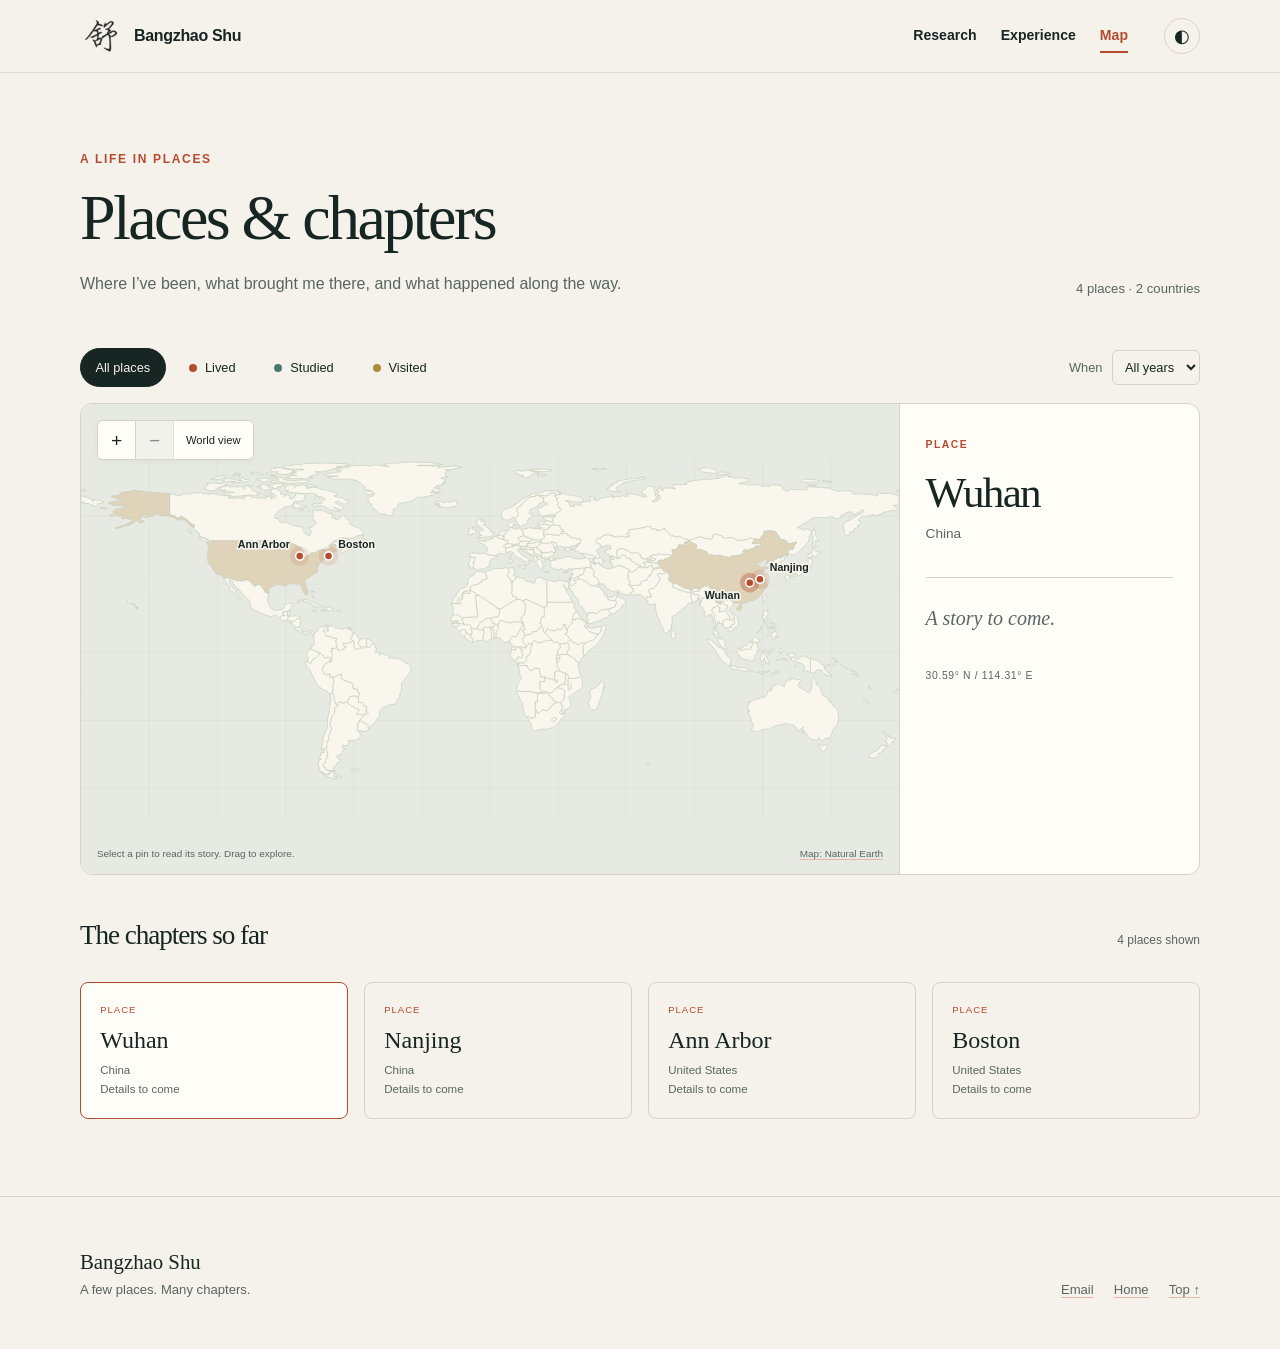
==== map/index.html @ 8a693821 "Add interactive map with four cities and editable place details" ====
<!doctype html>
<html lang="en">
  <head>
    <meta charset="utf-8">
    <meta name="viewport" content="width=device-width, initial-scale=1">
    <meta name="description" content="Places and chapters from Bangzhao Shu's life: an interactive map of study, travel, and the stories along the way.">
    <meta name="theme-color" content="#f5f2eb">
    <title>Map | Bangzhao Shu</title>
    <link rel="canonical" href="https://www.bangzhaoshu.com/map/">
    <link rel="icon" href="../assets/images/header-shu.png?v=20260905-3" type="image/png">
    <link rel="stylesheet" href="../assets/css/styles.css?v=20260923-1">
    <link rel="stylesheet" href="../assets/css/map.css?v=20261101-1">
    <script src="../assets/js/site.js?v=20260904-2" defer></script>
    <script src="../assets/data/world.js" defer></script>
    <script src="../assets/data/places.js" defer></script>
    <script src="../assets/js/map.js" defer></script>
  </head>
  <body>
    <a class="skip-link" href="#main">Skip to content</a>
    <header class="site-header">
      <div class="shell nav-wrap">
        <a class="wordmark" href="../" aria-label="Bangzhao Shu, home">
          <span class="wordmark-mark" aria-hidden="true"><img src="../assets/images/header-shu.png?v=20260905-2" alt="" width="512" height="512"></span>
          <span>Bangzhao Shu</span>
        </a>
        <nav class="nav-links page-nav" aria-label="Primary navigation">
          <a href="../#research">Research</a><a href="../#experience">Experience</a><a href="./" aria-current="page">Map</a>
        </nav>
        <button class="theme-toggle" type="button" aria-label="Switch color theme" title="Switch color theme"><span aria-hidden="true">◐</span></button>
      </div>
    </header>
    <main id="main" class="shell map-page">
      <header class="map-heading">
        <div><p class="eyebrow">A life in places</p><h1>Places &amp; chapters</h1><p>Where I’ve been, what brought me there, and what happened along the way.</p></div>
        <p class="map-summary" id="map-summary"></p>
      </header>
      <div class="map-toolbar">
        <div class="map-filters" role="group" aria-label="Filter places">
          <button type="button" data-filter="all" aria-pressed="true">All places</button>
          <button type="button" data-filter="lived" aria-pressed="false"><span class="legend-dot lived"></span>Lived</button>
          <button type="button" data-filter="study" aria-pressed="false"><span class="legend-dot study"></span>Studied</button>
          <button type="button" data-filter="visited" aria-pressed="false"><span class="legend-dot visited"></span>Visited</button>
        </div>
        <label class="year-filter">When <select id="map-year" aria-label="Filter places by year"><option value="all">All years</option></select></label>
      </div>
      <section class="map-explorer" aria-label="Explore places">
        <div class="map-canvas">
          <svg id="world-map" viewBox="0 0 1000 440" tabindex="0" role="group" aria-label="Interactive world map" aria-describedby="map-help">
            <g id="map-grid" aria-hidden="true"></g>
            <g id="map-land" aria-hidden="true"></g>
            <g id="map-pins" aria-label="Places"></g>
          </svg>
          <div class="map-controls" role="group" aria-label="Map zoom">
            <button type="button" id="zoom-in" aria-label="Zoom in">+</button>
            <button type="button" id="zoom-out" aria-label="Zoom out">−</button>
            <button type="button" id="zoom-reset">World view</button>
          </div>
          <p id="map-empty" class="map-empty" hidden>No places recorded for this selection.</p>
          <div class="map-caption"><span id="map-help">Select a pin to read its story. Drag to explore.</span><a href="https://www.naturalearthdata.com/about/terms-of-use/">Map: Natural Earth</a></div>
        </div>
        <aside class="place-detail" id="place-detail" aria-live="polite" aria-atomic="true"></aside>
      </section>
      <section class="journey-section" aria-labelledby="journey-title">
        <div class="journey-heading"><h2 id="journey-title">The chapters so far</h2><p id="place-count" role="status"></p></div>
        <div class="place-list" id="place-list"></div>
      </section>
      <noscript><p>Enable JavaScript to explore the interactive map. You can also read about my <a href="../#experience">education</a> and <a href="../#news">conference presentations</a> on the home page.</p></noscript>
    </main>
    <footer class="site-footer"><div class="shell footer-inner"><div><p class="footer-name">Bangzhao Shu</p><p>A few places. Many chapters.</p></div><div class="footer-links"><a href="mailto:shu.b@northeastern.edu">Email</a><a href="../">Home</a><a href="#main">Top ↑</a></div></div></footer>
  </body>
</html>
---- assets/css/styles.css ----
:root {
  color-scheme: light;
  --paper: #f5f2eb;
  --paper-deep: #ece6da;
  --ink: #172523;
  --muted: #596562;
  --line: #d7d2c7;
  --accent: #b54b2e;
  --accent-soft: #e6b7a6;
  --green: #264b45;
  --white: #fffdf8;
  --shadow: 0 18px 55px rgba(40, 49, 45, 0.12);
  --sans: Inter, ui-sans-serif, -apple-system, BlinkMacSystemFont, "Segoe UI", sans-serif;
  --serif: Iowan Old Style, Palatino Linotype, Book Antiqua, Georgia, serif;
}

[data-theme="dark"] {
  color-scheme: dark;
  --paper: #15201f;
  --paper-deep: #1e2b29;
  --ink: #f5f0e6;
  --muted: #b7c0bc;
  --line: #3b4946;
  --accent: #ef8e6f;
  --accent-soft: #814b3b;
  --green: #0c1413;
  --white: #202d2b;
  --shadow: 0 18px 55px rgba(0, 0, 0, 0.25);
}

* {
  box-sizing: border-box;
}

html {
  scroll-behavior: auto;
}

body {
  margin: 0;
  background: var(--paper);
  color: var(--ink);
  font-family: var(--sans);
  font-size: 16px;
  line-height: 1.65;
  text-rendering: optimizeLegibility;
}

img {
  display: block;
  max-width: 100%;
}

a {
  color: inherit;
  text-decoration-color: var(--accent-soft);
  text-decoration-thickness: 1px;
  text-underline-offset: 0.2em;
}

a:hover {
  color: var(--accent);
}

.skip-link {
  position: fixed;
  top: -5rem;
  left: 1rem;
  z-index: 100;
  padding: 0.65rem 1rem;
  background: var(--ink);
  color: var(--paper);
}

.skip-link:focus {
  top: 1rem;
}

.shell {
  width: min(1120px, calc(100% - 48px));
  margin-inline: auto;
}

.site-header {
  position: sticky;
  top: 0;
  z-index: 50;
  border-bottom: 1px solid color-mix(in srgb, var(--line) 72%, transparent);
  background: color-mix(in srgb, var(--paper) 88%, transparent);
  backdrop-filter: blur(16px);
}

.nav-wrap {
  min-height: 72px;
  display: flex;
  align-items: center;
  gap: 2rem;
}

.wordmark {
  display: inline-flex;
  align-items: center;
  gap: 0.75rem;
  margin-right: auto;
  font-weight: 700;
  letter-spacing: -0.02em;
  text-decoration: none;
}

.wordmark-mark {
  width: 42px;
  height: 42px;
  display: grid;
  place-items: center;
  background: transparent;
}

.wordmark-mark img {
  width: 100%;
  height: 100%;
  object-fit: contain;
}

[data-theme="dark"] .wordmark-mark img {
  filter: invert(1);
}

.nav-links {
  display: flex;
  gap: 1.5rem;
  font-size: 1rem;
  font-weight: 650;
}

.content-nav-wrap {
  position: sticky;
  top: 72px;
  z-index: 40;
  border-top: 1px solid var(--line);
  border-bottom: 1px solid var(--line);
  background: color-mix(in srgb, var(--paper) 94%, transparent);
  backdrop-filter: blur(16px);
}

.content-nav {
  min-height: 58px;
  align-items: center;
  justify-content: center;
  gap: clamp(1.5rem, 5vw, 4rem);
}

.nav-links a {
  position: relative;
  text-decoration: none;
}

.nav-links a::after {
  content: "";
  position: absolute;
  right: 0;
  bottom: -0.35rem;
  left: 0;
  height: 2px;
  background: var(--accent);
  transform: scaleX(0);
  transition: transform 160ms ease;
}

.nav-links a:hover::after,
.nav-links a:focus-visible::after,
.nav-links a[aria-current="page"]::after {
  transform: scaleX(1);
}

.nav-links a[aria-current="page"] {
  color: var(--accent);
}

.view[hidden] {
  display: none;
}

.view {
  min-height: 0;
  animation: view-in 180ms ease-out;
}

@keyframes view-in {
  from {
    opacity: 0;
    transform: translateY(5px);
  }
  to {
    opacity: 1;
    transform: translateY(0);
  }
}

.theme-toggle {
  width: 36px;
  height: 36px;
  border: 1px solid var(--line);
  border-radius: 50%;
  background: transparent;
  color: var(--ink);
  cursor: pointer;
  font-size: 1.1rem;
}

.theme-toggle:hover,
.theme-toggle:focus-visible {
  border-color: var(--accent);
  color: var(--accent);
}

.hero {
  display: grid;
  grid-template-columns: minmax(0, 1fr) 190px;
  align-items: center;
  gap: clamp(2rem, 5vw, 4rem);
  padding-block: clamp(2.4rem, 4.5vw, 4rem);
}

.eyebrow {
  margin: 0 0 1rem;
  color: var(--accent);
  font-size: 0.75rem;
  font-weight: 800;
  letter-spacing: 0.14em;
  text-transform: uppercase;
}

h1,
h2,
h3,
h4,
p {
  overflow-wrap: anywhere;
}

h1,
h2 {
  margin: 0;
  font-family: var(--serif);
  font-weight: 500;
  line-height: 1.05;
  letter-spacing: -0.04em;
}

h1 {
  max-width: 680px;
  font-size: clamp(2rem, 3.2vw, 3rem);
  line-height: 1.13;
}

h1 span {
  color: var(--muted);
  font-size: 0.7em;
  white-space: nowrap;
}

h2 {
  max-width: 790px;
  font-size: clamp(2.25rem, 4.2vw, 4rem);
}

.hero-intro {
  max-width: 780px;
  margin: 1rem 0 0;
  font-size: clamp(1rem, 1.45vw, 1.12rem);
}

.hero-role {
  margin: 0.6rem 0 0;
  color: var(--accent);
  font-size: 0.82rem;
  font-weight: 750;
  letter-spacing: 0.06em;
  text-transform: uppercase;
}

.hero-detail {
  max-width: 720px;
  margin: 0.7rem 0 0;
  color: var(--ink);
  font-size: clamp(1rem, 1.45vw, 1.12rem);
}

.profile-links {
  display: flex;
  flex-wrap: wrap;
  gap: 0.5rem;
  margin-top: 1.25rem;
}

.profile-links a,
.paper-links a {
  display: inline-flex;
  align-items: center;
  gap: 0.45rem;
  border: 1px solid var(--line);
  border-radius: 999px;
  padding: 0.35rem 0.7rem;
  font-size: 0.76rem;
  font-weight: 700;
  text-decoration: none;
  transition: border-color 160ms ease, background 160ms ease, color 160ms ease;
}

.profile-icon {
  min-width: 1.35rem;
  height: 1.35rem;
  display: inline-grid;
  place-items: center;
  border-radius: 50%;
  background: var(--ink);
  color: var(--paper);
  font-size: 0.55rem;
  font-weight: 800;
  letter-spacing: -0.02em;
}

.profile-icon-emoji {
  background: transparent;
  font-size: 1rem;
}

.profile-brand-icon {
  width: 1.25rem;
  height: 1.25rem;
  object-fit: contain;
}

.link-note {
  color: var(--muted);
  font-size: 0.7rem;
  font-weight: 500;
}

.profile-links a:hover .profile-icon,
.profile-links a:focus-visible .profile-icon {
  background: #fff8ef;
  color: var(--accent);
}

.profile-links a:hover .link-note,
.profile-links a:focus-visible .link-note {
  color: #fff8ef;
}

.profile-links a:hover,
.paper-links a:hover {
  border-color: var(--accent);
  background: var(--accent);
  color: #fff8ef;
}

.portrait-wrap {
  width: 190px;
  margin: 0;
  justify-self: end;
}

.portrait-frame {
  position: relative;
  overflow: hidden;
  aspect-ratio: 1;
  border-radius: 50%;
  background: var(--paper-deep);
  box-shadow: var(--shadow);
}

.portrait-frame::after {
  content: "";
  position: absolute;
  inset: 0;
  border: 1px solid rgba(255, 255, 255, 0.35);
  border-radius: inherit;
  pointer-events: none;
}

.portrait-frame img {
  width: 100%;
  height: 100%;
  object-fit: cover;
  object-position: 50% 22%;
}

.portrait-wrap figcaption {
  display: flex;
  flex-direction: column;
  gap: 0.2rem;
  padding-top: 1rem;
  color: var(--muted);
  font-size: 0.8rem;
  text-align: center;
}

.section {
  padding-block: clamp(2.25rem, 4vw, 3.75rem);
  scroll-margin-top: 138px;
}

.section-tint {
  background: var(--paper-deep);
}

.section-heading {
  display: grid;
  grid-template-columns: 64px 1fr;
  gap: 1.25rem;
  margin-bottom: clamp(1.5rem, 3vw, 2.4rem);
}

.section-heading-no-number {
  grid-template-columns: 1fr;
}

.section-heading h2 {
  max-width: 760px;
  font-size: clamp(1.6rem, 2.5vw, 2.2rem);
  line-height: 1.16;
}

.section-number {
  margin: 0.2rem 0 0;
  color: var(--muted);
  font-family: var(--serif);
  font-style: italic;
}

.section-note {
  margin: 1rem 0 0;
  color: var(--muted);
  font-size: 0.85rem;
}

.section-note-compact {
  margin: 0 0 0.7rem;
}

.research-grid {
  display: grid;
  grid-template-columns: repeat(3, 1fr);
  border-top: 1px solid var(--line);
}

.research-card {
  min-height: 210px;
  padding: 1.35rem;
  border-right: 1px solid var(--line);
}

.research-card:first-child {
  border-left: 1px solid var(--line);
}

.card-index {
  margin: 0 0 1rem;
  color: var(--accent);
  font-size: 0.75rem;
  font-weight: 800;
}

.research-card h3 {
  margin: 0 0 1.1rem;
  font-family: var(--serif);
  font-size: 1.35rem;
  font-weight: 500;
  line-height: 1.15;
}

.research-card p:last-child {
  margin: 0;
  color: var(--muted);
  font-size: 0.9rem;
  line-height: 1.55;
}

.publication-list {
  border-top: 1px solid var(--line);
}

.publication {
  display: grid;
  grid-template-columns: 165px minmax(0, 1fr);
  gap: clamp(1.5rem, 4vw, 3rem);
  padding-block: 1.2rem;
  border-bottom: 1px solid var(--line);
}

.venue {
  display: flex;
  align-items: flex-start;
  gap: 0.6rem;
  margin: 0 0 0.65rem;
  color: var(--accent);
  font-size: 0.75rem;
  font-weight: 800;
  letter-spacing: 0.1em;
  text-transform: uppercase;
}

.venue-note {
  border: 1px solid var(--accent-soft);
  border-radius: 999px;
  padding: 0.08rem 0.45rem;
  font-size: 0.63rem;
}

.publication h3 {
  max-width: 780px;
  margin: 0;
  font-family: var(--serif);
  font-size: clamp(1.18rem, 1.7vw, 1.55rem);
  font-weight: 500;
  line-height: 1.18;
}

.publication h3 a {
  text-decoration: none;
}

.authors {
  max-width: 830px;
  margin: 0.55rem 0 0;
  color: var(--muted);
  font-size: 0.87rem;
  line-height: 1.55;
}

.authors strong {
  color: var(--ink);
}

.paper-links {
  display: flex;
  flex-wrap: wrap;
  gap: 0.5rem;
  margin-top: 0.75rem;
}

.experience-section {
  background: var(--paper);
  color: var(--ink);
}

.experience-grid {
  display: grid;
  grid-template-columns: 1.25fr 0.75fr;
  gap: clamp(4rem, 9vw, 8rem);
}

.subheading {
  margin: 0 0 1.75rem;
  color: var(--accent);
  font-size: 0.75rem;
  letter-spacing: 0.13em;
  text-transform: uppercase;
}

.timeline,
.news-list {
  margin: 0;
  padding: 0;
  list-style: none;
}

.timeline li {
  position: relative;
  padding: 0 0 2.2rem 1.65rem;
  border-left: 1px solid var(--line);
}

.timeline li::before {
  content: "";
  position: absolute;
  top: 0.52rem;
  left: -4px;
  width: 7px;
  height: 7px;
  border-radius: 50%;
  background: var(--accent);
}

.timeline-date {
  margin: 0;
  color: var(--accent);
  font-size: 0.72rem;
  font-weight: 800;
  letter-spacing: 0.08em;
  text-transform: uppercase;
}

.timeline h4,
.teaching-card h4 {
  margin: 0.25rem 0 0;
  font-family: var(--serif);
  font-size: 1.5rem;
  font-weight: 500;
}

.timeline p:last-child,
.teaching-card p:last-child {
  margin: 0.15rem 0 0;
  color: var(--muted);
}

.teaching-card {
  padding: 1.6rem;
  border: 1px solid var(--line);
  border-radius: 8px;
}

.prior-work {
  margin-top: 3.5rem;
}

.prior-work p {
  color: var(--muted);
}

.prior-work a {
  color: var(--ink);
}

.news-list {
  border-top: 1px solid var(--line);
}

.news-list li {
  display: grid;
  grid-template-columns: 135px 1fr;
  gap: 2rem;
  padding-block: 1.35rem;
  border-bottom: 1px solid var(--line);
}

.news-list time {
  color: var(--accent);
  font-size: 0.75rem;
  font-weight: 800;
  letter-spacing: 0.08em;
  text-transform: uppercase;
}

.news-list p {
  margin: 0;
}

.site-footer {
  padding-block: 3rem;
  border-top: 1px solid var(--line);
  background: var(--paper);
}

.footer-inner {
  display: flex;
  align-items: flex-end;
  justify-content: space-between;
  gap: 2rem;
  color: var(--muted);
  font-size: 0.82rem;
}

.footer-inner p {
  margin: 0;
}

.footer-name {
  color: var(--ink);
  font-family: var(--serif);
  font-size: 1.3rem;
}

.footer-links {
  display: flex;
  flex-wrap: wrap;
  gap: 1.25rem;
}

@media (max-width: 850px) {
  .nav-wrap {
    flex-wrap: wrap;
    padding-block: 0.7rem;
  }

  .content-nav {
    min-height: 52px;
    gap: 0.75rem 1.5rem;
    font-size: 0.9rem;
  }

  .hero {
    min-height: auto;
    grid-template-columns: 1fr;
    gap: 1.5rem;
    padding-block: 2.25rem;
  }

  .hero-copy {
    order: 1;
  }

  .portrait-wrap {
    order: 2;
    width: min(170px, 48vw);
    justify-self: center;
  }

  .research-grid {
    grid-template-columns: 1fr;
  }

  .research-card,
  .research-card:first-child {
    min-height: 0;
    border-right: 1px solid var(--line);
    border-bottom: 1px solid var(--line);
    border-left: 1px solid var(--line);
  }

  .card-index {
    margin-bottom: 0.75rem;
  }

  .publication {
    grid-template-columns: 150px minmax(0, 1fr);
    gap: 1.5rem;
  }

  .experience-grid {
    grid-template-columns: 1fr;
    gap: 2.5rem;
  }
}

@media (max-width: 590px) {
  .shell {
    width: min(100% - 30px, 1120px);
  }

  .site-header .shell {
    width: min(100% - 24px, 1120px);
  }

  .wordmark-mark {
    width: 34px;
    height: 34px;
  }

  .section-heading {
    grid-template-columns: 38px 1fr;
  }

  .section-heading-no-number {
    grid-template-columns: 1fr;
  }

  .content-nav-wrap {
    top: 58px;
  }

  .content-nav {
    width: 100%;
    min-height: 50px;
    justify-content: flex-start;
    flex-wrap: nowrap;
    gap: 1.35rem;
    padding-inline: 15px;
    overflow-x: auto;
    scrollbar-width: none;
    white-space: nowrap;
  }

  .content-nav::-webkit-scrollbar {
    display: none;
  }

  .publication {
    grid-template-columns: 1fr;
    gap: 0.45rem;
  }

  .publication .venue {
    margin-bottom: 0;
  }
  .news-list li {
    grid-template-columns: 1fr;
    gap: 0.35rem;
  }

  .footer-inner {
    align-items: flex-start;
    flex-direction: column;
  }
}

@media (prefers-reduced-motion: reduce) {
  html {
    scroll-behavior: auto;
  }

  *,
  *::before,
  *::after {
    transition-duration: 0.01ms !important;
  }

  .view {
    animation: none;
  }
}
  font-size: 0.9rem;
  line-height: 1.55;
---- assets/css/map.css ----
/* Page navigation is self-contained for the existing live website. */
.page-nav { margin-right:.25rem; font-size:.88rem; }
@media(max-width:590px) { .page-nav { order:3; width:100%; gap:1.25rem; } }
.map-page { padding-block: clamp(2.5rem, 6vw, 5rem); }
.map-heading { display:flex; align-items:flex-end; justify-content:space-between; gap:2rem; margin-bottom:2.2rem; }
.map-heading h1 { font-size:clamp(2.7rem,5vw,4.6rem); }
.map-heading .eyebrow { margin-bottom:.8rem; }
.map-heading p:not(.eyebrow) { color:var(--muted); max-width:550px; }
.map-summary { flex-shrink:0; font-size:.82rem; text-align:right; }
.map-toolbar,.map-filters { display:flex; flex-wrap:wrap; align-items:center; gap:.5rem; }
.map-toolbar { justify-content:space-between; gap:1rem; margin-bottom:1rem; }
.map-page button,.map-page select { font:inherit; color:var(--ink); }
.map-filters button { display:inline-flex; align-items:center; gap:.5rem; border:1px solid transparent; border-radius:999px; padding:.5rem .9rem; background:transparent; font-size:.8rem; cursor:pointer; }
.map-filters button[aria-pressed="true"] { border-color:var(--ink); background:var(--ink); color:var(--paper); }
.legend-dot { display:inline-block; width:8px; height:8px; border-radius:50%; background:var(--accent); }
.legend-dot.lived { background:#b54b2e; }.legend-dot.study { background:#487a70; }.legend-dot.visited { background:#b3893c; }
.year-filter { display:flex; align-items:center; gap:.6rem; color:var(--muted); font-size:.8rem; }
.year-filter select { border:1px solid var(--line); border-radius:6px; background:var(--paper); padding:.5rem; }
.map-explorer { display:grid; grid-template-columns:minmax(0,1fr) 300px; border:1px solid var(--line); border-radius:12px; overflow:hidden; background:var(--white); }
.map-canvas { position:relative; min-width:0; background:#e7eae2; display:flex; align-items:center; min-height:440px; overflow:hidden; }
[data-theme="dark"] .map-canvas { background:#1b302f; }
#world-map { display:block; width:100%; height:100%; min-height:440px; position:absolute; inset:0; touch-action:none; cursor:grab; }
#world-map:active { cursor:grabbing; }
#map-land path { fill:#f8f6ed; stroke:#c7cebf; stroke-width:.7; vector-effect:non-scaling-stroke; }
#map-land path.recorded { fill:#dfd3b9; }
[data-theme="dark"] #map-land path { fill:#344844; stroke:#536560; }
[data-theme="dark"] #map-land path.recorded { fill:#625947; }
#map-grid path { fill:none; stroke:#a6b6a5; stroke-width:.5; opacity:.25; vector-effect:non-scaling-stroke; }
.map-pin { cursor:pointer; outline:none; }
.map-pin .pin-halo { fill:var(--accent); opacity:.12; }
.map-pin .pin-dot { fill:var(--accent); stroke:var(--white); stroke-width:2; }
.map-pin[data-type="study"] .pin-dot { fill:#487a70; }.map-pin[data-type="visited"] .pin-dot { fill:#b3893c; }
.map-pin[aria-pressed="true"] .pin-halo,.map-pin:focus-visible .pin-halo,.map-pin:hover .pin-halo { opacity:.35; }
.map-pin:focus-visible .pin-halo { stroke:var(--ink); stroke-width:2; }
.map-pin text { font:600 13px var(--sans); fill:var(--ink); paint-order:stroke; stroke:var(--paper); stroke-width:4px; stroke-linejoin:round; pointer-events:none; }
.map-controls { position:absolute; left:16px; top:16px; display:flex; box-shadow:0 2px 6px #0000000a; border:1px solid var(--line); border-radius:6px; overflow:hidden; }
.map-controls button { min-width:38px; height:38px; border:0; border-right:1px solid var(--line); background:var(--white); cursor:pointer; font-size:1.2rem; }
.map-controls button:last-child { border:0; font-size:.7rem; padding-inline:12px; }
.map-controls button:disabled { opacity:.45; cursor:default; }
.map-caption { position:absolute; bottom:12px; left:16px; right:16px; display:flex; flex-wrap:wrap; justify-content:space-between; gap:.5rem; font-size:.62rem; color:var(--muted); pointer-events:none; }
.map-caption a { pointer-events:auto; }
.map-empty { position:absolute; left:10%; right:10%; top:40%; padding:1rem; background:var(--white); border:1px solid var(--line); text-align:center; border-radius:6px; font-size:.85rem; }
.map-empty[hidden] { display:none; }
.place-detail { padding:2rem 1.6rem; border-left:1px solid var(--line); min-height:440px; }
.place-detail .eyebrow { font-size:.65rem; margin-bottom:1rem; }
.place-detail h2 { font-size:2.7rem; }
.place-country { color:var(--muted); margin:.5rem 0 1.6rem; font-size:.85rem; }
.place-dates { border-top:1px solid var(--line); padding-top:1.3rem; color:var(--accent); font-size:.78rem; font-weight:650; }
.place-detail h3 { font-family:var(--serif); font-weight:500; font-size:1.4rem; line-height:1.2; }
.place-story { color:var(--muted); font-size:.88rem; white-space:pre-line; }
.place-placeholder { margin-top:2rem; padding-top:1.5rem; border-top:1px solid var(--line); color:var(--muted); font-family:var(--serif); font-size:1.25rem; font-style:italic; }
.place-coordinate { display:block; font-size:.65rem; letter-spacing:.06em; margin-top:2rem; color:var(--muted); }
.journey-section { margin-top:2.7rem; }
.journey-heading { display:flex; justify-content:space-between; gap:1rem; align-items:baseline; margin-bottom:1.2rem; }
.journey-heading h2 { font-size:1.7rem; }
.journey-heading p { color:var(--muted); font-size:.75rem; }
.place-list { display:grid; grid-template-columns:repeat(4,minmax(0,1fr)); gap:1rem; }
.place-card { text-align:left; display:block; border:1px solid var(--line); border-radius:8px; padding:1.2rem; background:transparent; cursor:pointer; }
.place-card[aria-pressed="true"] { border-color:var(--accent); background:var(--white); }
.place-card:hover { border-color:var(--accent); }
.place-card strong { display:block; font:500 1.5rem var(--serif); margin:.6rem 0 .4rem; }
.place-card span { display:block; color:var(--muted); font-size:.72rem; }
.place-card .place-card-type { color:var(--accent); text-transform:uppercase; letter-spacing:.1em; font-size:.6rem; }
.map-page :focus-visible { outline:2px solid var(--accent); outline-offset:4px; }
@media(min-width:851px) { .map-canvas { min-height:470px; } }
@media(max-width:850px) { .map-explorer { grid-template-columns:1fr; }.map-canvas { min-height:390px; }#world-map { min-height:390px; }.place-detail { border-left:0; border-top:1px solid var(--line); min-height:0; padding:1.6rem; }.place-placeholder { margin-top:1rem; }.place-coordinate { margin-top:1rem; }.place-list { grid-template-columns:repeat(2,minmax(0,1fr)); } }
@media(max-width:590px) { .map-heading { display:block; }.map-summary { text-align:left; }.map-toolbar { align-items:flex-start; }.map-filters { gap:.2rem; }.map-filters button { padding:.5rem .7rem; }.map-canvas,#world-map { min-height:310px; }.map-caption { font-size:.58rem; }.map-caption span { max-width:185px; }.place-list { gap:.6rem; }.place-card { padding:1rem; }.journey-heading { display:block; } }
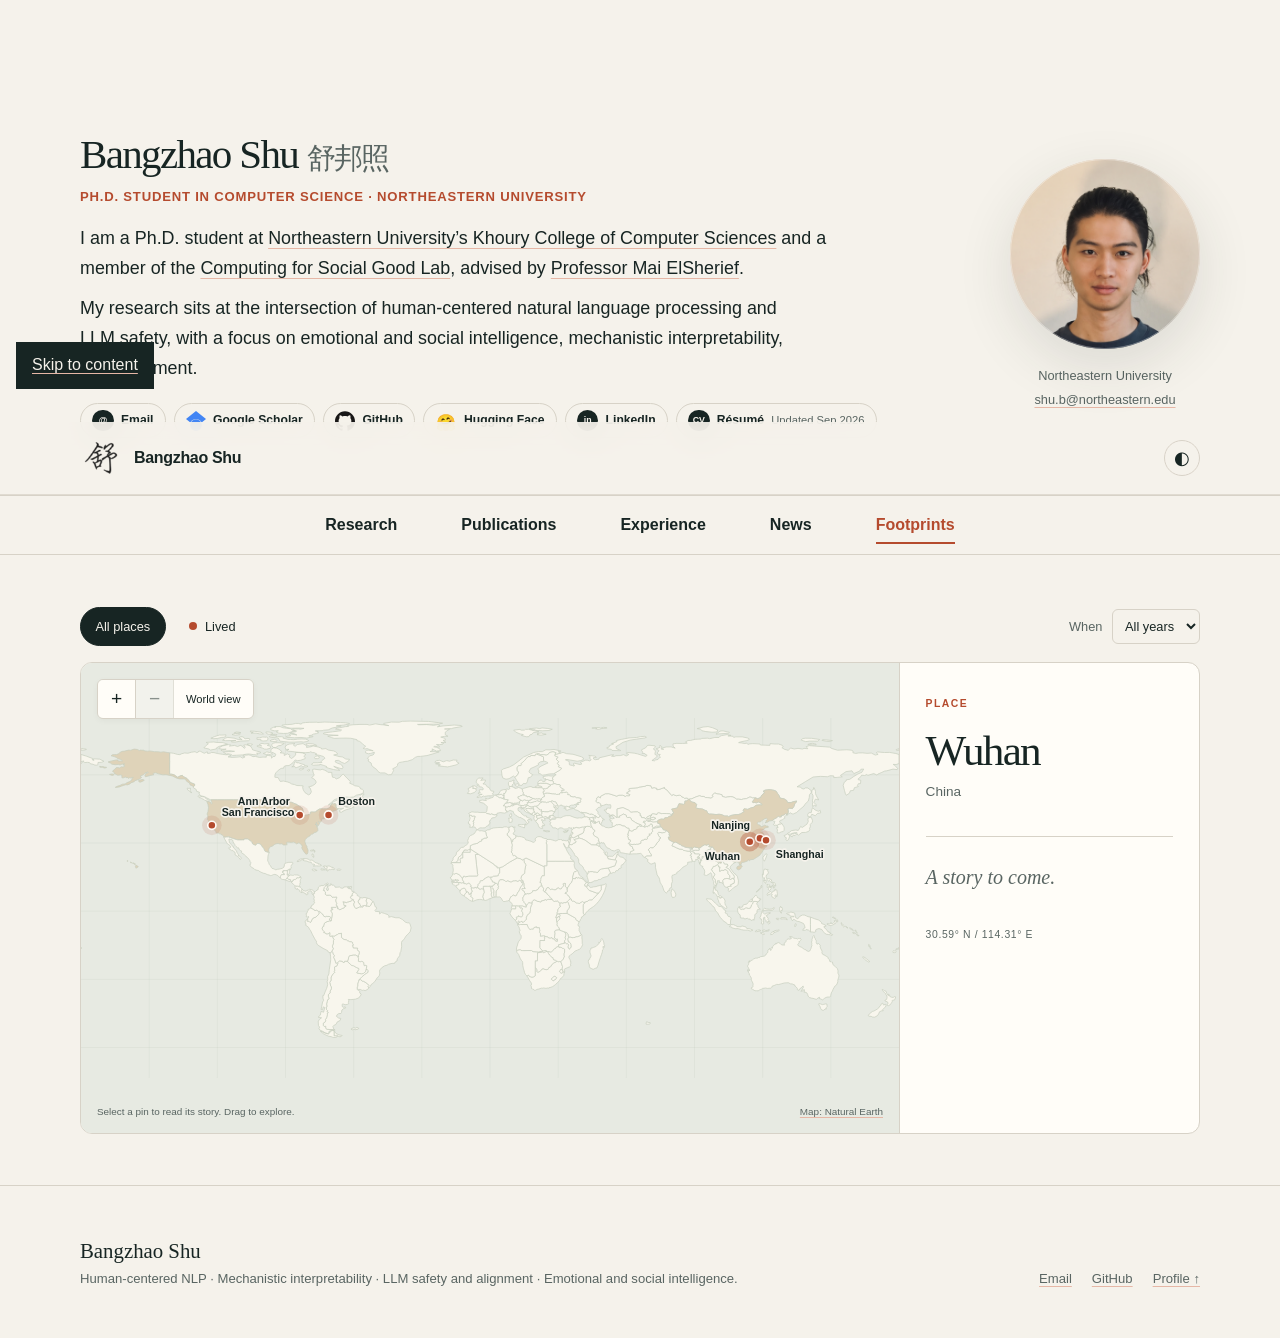
==== commit 6615d978: "Integrate Footprints tab and add Shanghai and San Francisco" ====
--- a/map/index.html
+++ b/map/index.html
@@ -1,71 +1,10 @@
 <!doctype html>
 <html lang="en">
-  <head>
-    <meta charset="utf-8">
-    <meta name="viewport" content="width=device-width, initial-scale=1">
-    <meta name="description" content="Places and chapters from Bangzhao Shu's life: an interactive map of study, travel, and the stories along the way.">
-    <meta name="theme-color" content="#f5f2eb">
-    <title>Map | Bangzhao Shu</title>
-    <link rel="canonical" href="https://www.bangzhaoshu.com/map/">
-    <link rel="icon" href="../assets/images/header-shu.png?v=20260905-3" type="image/png">
-    <link rel="stylesheet" href="../assets/css/styles.css?v=20260923-1">
-    <link rel="stylesheet" href="../assets/css/map.css?v=20261101-1">
-    <script src="../assets/js/site.js?v=20260904-2" defer></script>
-    <script src="../assets/data/world.js" defer></script>
-    <script src="../assets/data/places.js" defer></script>
-    <script src="../assets/js/map.js" defer></script>
-  </head>
-  <body>
-    <a class="skip-link" href="#main">Skip to content</a>
-    <header class="site-header">
-      <div class="shell nav-wrap">
-        <a class="wordmark" href="../" aria-label="Bangzhao Shu, home">
-          <span class="wordmark-mark" aria-hidden="true"><img src="../assets/images/header-shu.png?v=20260905-2" alt="" width="512" height="512"></span>
-          <span>Bangzhao Shu</span>
-        </a>
-        <nav class="nav-links page-nav" aria-label="Primary navigation">
-          <a href="../#research">Research</a><a href="../#experience">Experience</a><a href="./" aria-current="page">Map</a>
-        </nav>
-        <button class="theme-toggle" type="button" aria-label="Switch color theme" title="Switch color theme"><span aria-hidden="true">◐</span></button>
-      </div>
-    </header>
-    <main id="main" class="shell map-page">
-      <header class="map-heading">
-        <div><p class="eyebrow">A life in places</p><h1>Places &amp; chapters</h1><p>Where I’ve been, what brought me there, and what happened along the way.</p></div>
-        <p class="map-summary" id="map-summary"></p>
-      </header>
-      <div class="map-toolbar">
-        <div class="map-filters" role="group" aria-label="Filter places">
-          <button type="button" data-filter="all" aria-pressed="true">All places</button>
-          <button type="button" data-filter="lived" aria-pressed="false"><span class="legend-dot lived"></span>Lived</button>
-          <button type="button" data-filter="study" aria-pressed="false"><span class="legend-dot study"></span>Studied</button>
-          <button type="button" data-filter="visited" aria-pressed="false"><span class="legend-dot visited"></span>Visited</button>
-        </div>
-        <label class="year-filter">When <select id="map-year" aria-label="Filter places by year"><option value="all">All years</option></select></label>
-      </div>
-      <section class="map-explorer" aria-label="Explore places">
-        <div class="map-canvas">
-          <svg id="world-map" viewBox="0 0 1000 440" tabindex="0" role="group" aria-label="Interactive world map" aria-describedby="map-help">
-            <g id="map-grid" aria-hidden="true"></g>
-            <g id="map-land" aria-hidden="true"></g>
-            <g id="map-pins" aria-label="Places"></g>
-          </svg>
-          <div class="map-controls" role="group" aria-label="Map zoom">
-            <button type="button" id="zoom-in" aria-label="Zoom in">+</button>
-            <button type="button" id="zoom-out" aria-label="Zoom out">−</button>
-            <button type="button" id="zoom-reset">World view</button>
-          </div>
-          <p id="map-empty" class="map-empty" hidden>No places recorded for this selection.</p>
-          <div class="map-caption"><span id="map-help">Select a pin to read its story. Drag to explore.</span><a href="https://www.naturalearthdata.com/about/terms-of-use/">Map: Natural Earth</a></div>
-        </div>
-        <aside class="place-detail" id="place-detail" aria-live="polite" aria-atomic="true"></aside>
-      </section>
-      <section class="journey-section" aria-labelledby="journey-title">
-        <div class="journey-heading"><h2 id="journey-title">The chapters so far</h2><p id="place-count" role="status"></p></div>
-        <div class="place-list" id="place-list"></div>
-      </section>
-      <noscript><p>Enable JavaScript to explore the interactive map. You can also read about my <a href="../#experience">education</a> and <a href="../#news">conference presentations</a> on the home page.</p></noscript>
-    </main>
-    <footer class="site-footer"><div class="shell footer-inner"><div><p class="footer-name">Bangzhao Shu</p><p>A few places. Many chapters.</p></div><div class="footer-links"><a href="mailto:shu.b@northeastern.edu">Email</a><a href="../">Home</a><a href="#main">Top ↑</a></div></div></footer>
-  </body>
+<head>
+  <meta charset="utf-8">
+  <meta http-equiv="refresh" content="0; url=../#footprints">
+  <link rel="canonical" href="https://www.bangzhaoshu.com/">
+  <title>Footprints | Bangzhao Shu</title>
+</head>
+<body><p><a href="../#footprints">Continue to Footprints</a></p></body>
 </html>
